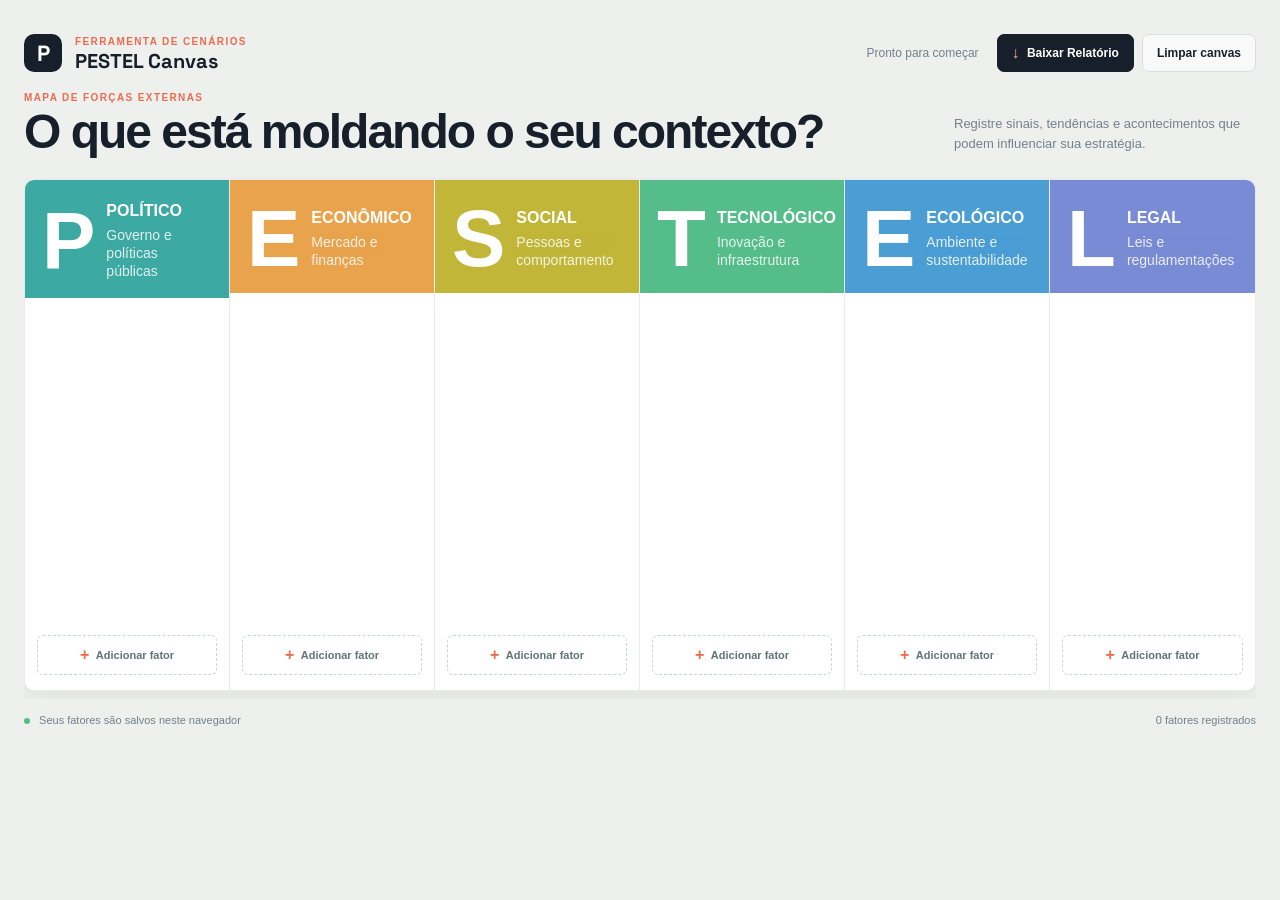
==== ferramentas/index.html @ 565cc310 "Add Ferramentas/Pestel" ====
<!DOCTYPE html>
<html lang="pt-BR">

<head>
    <meta charset="UTF-8">
    <meta name="viewport" content="width=device-width, initial-scale=1.0">
    <meta name="description" content="Canvas interativo para análise PESTEL.">
    <title>PESTEL Canvas</title>
    <link rel="preconnect" href="https://fonts.googleapis.com">
    <link rel="preconnect" href="https://fonts.gstatic.com" crossorigin>
    <link
        href="https://fonts.googleapis.com/css2?family=DM+Sans:wght@400;500;600;700&family=Space+Grotesk:wght@500;600;700&display=swap"
        rel="stylesheet">
    <link rel="stylesheet" href="style.css">
</head>

<body>
    <main class="app-shell">
        <header class="topbar">
            <div class="brand-block">
                <span class="brand-mark" aria-hidden="true">P</span>
                <div>
                    <p class="eyebrow">FERRAMENTA DE CENÁRIOS</p>
                    <h1>PESTEL Canvas</h1>
                </div>
            </div>
            <div class="topbar-actions">
                <span class="save-status" id="save-status" aria-live="polite">Pronto para começar</span>
                <div class="action-buttons">
                    <button class="report-button" id="report-button" type="button" title="Baixar relatório em PDF">
                        <span aria-hidden="true">↓</span> Baixar Relatório
                    </button>
                    <button class="clear-button" id="clear-button" type="button" title="Limpar todos os fatores">Limpar
                        canvas</button>
                </div>
            </div>
        </header>

        <section class="intro" aria-labelledby="canvas-title">
            <div>
                <p class="section-kicker">MAPA DE FORÇAS EXTERNAS</p>
                <h2 id="canvas-title">O que está moldando o seu contexto?</h2>
            </div>
            <p class="intro-copy">Registre sinais, tendências e acontecimentos que podem influenciar sua estratégia.</p>
        </section>

        <section class="canvas-wrap" aria-label="Canvas de análise PESTEL">
            <div class="pestel-grid" id="pestel-grid">
                <article class="factor-column political" data-factor="Político">
                    <header class="column-header">
                        <span class="factor-letter">P</span>
                        <div>
                            <h3>Político</h3><span class="factor-caption">Governo e políticas públicas</span>
                        </div>
                    </header>
                    <div class="notes-list" aria-live="polite"></div>
                    <button class="add-note" type="button"><span aria-hidden="true">+</span> Adicionar fator</button>
                </article>
                <article class="factor-column economic" data-factor="Econômico">
                    <header class="column-header">
                        <span class="factor-letter">E</span>
                        <div>
                            <h3>Econômico</h3><span class="factor-caption">Mercado e finanças</span>
                        </div>
                    </header>
                    <div class="notes-list" aria-live="polite"></div>
                    <button class="add-note" type="button"><span aria-hidden="true">+</span> Adicionar fator</button>
                </article>
                <article class="factor-column social" data-factor="Social">
                    <header class="column-header">
                        <span class="factor-letter">S</span>
                        <div>
                            <h3>Social</h3><span class="factor-caption">Pessoas e comportamento</span>
                        </div>
                    </header>
                    <div class="notes-list" aria-live="polite"></div>
                    <button class="add-note" type="button"><span aria-hidden="true">+</span> Adicionar fator</button>
                </article>
                <article class="factor-column technological" data-factor="Tecnológico">
                    <header class="column-header">
                        <span class="factor-letter">T</span>
                        <div>
                            <h3>Tecnológico</h3><span class="factor-caption">Inovação e infraestrutura</span>
                        </div>
                    </header>
                    <div class="notes-list" aria-live="polite"></div>
                    <button class="add-note" type="button"><span aria-hidden="true">+</span> Adicionar fator</button>
                </article>
                <article class="factor-column ecological" data-factor="Ecológico">
                    <header class="column-header">
                        <span class="factor-letter">E</span>
                        <div>
                            <h3>Ecológico</h3><span class="factor-caption">Ambiente e sustentabilidade</span>
                        </div>
                    </header>
                    <div class="notes-list" aria-live="polite"></div>
                    <button class="add-note" type="button"><span aria-hidden="true">+</span> Adicionar fator</button>
                </article>
                <article class="factor-column legal" data-factor="Legal">
                    <header class="column-header">
                        <span class="factor-letter">L</span>
                        <div>
                            <h3>Legal</h3><span class="factor-caption">Leis e regulamentações</span>
                        </div>
                    </header>
                    <div class="notes-list" aria-live="polite"></div>
                    <button class="add-note" type="button"><span aria-hidden="true">+</span> Adicionar fator</button>
                </article>
            </div>
        </section>

        <footer class="canvas-footer">
            <span><span class="footer-dot"></span> Seus fatores são salvos neste navegador</span>
            <span id="factor-count">0 fatores registrados</span>
        </footer>
    </main>
    <script src="script.js"></script>
</body>

</html>
---- ferramentas/style.css ----
:root {
    --ink: #17202a;
    --muted: #74808a;
    --line: #e7ebee;
    --paper: #ffffff;
    --canvas: #f7f8f6;
    --accent: #ec6b4f;
    --political: #3da9a3;
    --economic: #e9a34d;
    --social: #c2b638;
    --technological: #55bd8a;
    --ecological: #4a9ed4;
    --legal: #798bd5;
}

* {
    box-sizing: border-box;
}

body {
    margin: 0;
    min-width: 320px;
    color: var(--ink);
    background: #edf0ed;
    font-family: "Open Sans", sans-serif;
}

button,
textarea {
    font: inherit;
}

button {
    cursor: pointer;
}

.app-shell {
    width: min(1440px, calc(100% - 48px));
    min-height: 100vh;
    margin: 0 auto;
    padding: 34px 0 24px;
}

.topbar,
.brand-block,
.topbar-actions,
.column-header,
.canvas-footer {
    display: flex;
    align-items: center;
}

.topbar {
    justify-content: space-between;
    gap: 24px;
}

.brand-block {
    gap: 13px;
}

.brand-mark {
    display: grid;
    width: 38px;
    height: 38px;
    place-items: center;
    border-radius: 10px;
    color: white;
    background: var(--ink);
    font-family: "Space Grotesk", sans-serif;
    font-size: 22px;
    font-weight: 700;
}

.eyebrow,
.section-kicker {
    margin: 0 0 4px;
    color: var(--accent);
    font-size: 10px;
    font-weight: 700;
    letter-spacing: .14em;
}

h1 {
    margin: 0;
    font: 700 20px/1 "Space Grotesk", sans-serif;
}

.topbar-actions {
    gap: 18px;
}

.action-buttons {
    display: flex;
    gap: 8px;
}

.save-status {
    color: var(--muted);
    font-size: 12px;
}

.clear-button {
    padding: 9px 14px;
    border: 1px solid #d9dfe0;
    border-radius: 7px;
    color: var(--ink);
    background: rgba(255, 255, 255, .65);
    font-size: 12px;
    font-weight: 600;
    transition: .2s ease;
}

.clear-button:hover {
    border-color: var(--ink);
    background: white;
}

.report-button {
    padding: 9px 14px;
    border: 1px solid var(--ink);
    border-radius: 7px;
    color: white;
    background: var(--ink);
    font-size: 12px;
    font-weight: 600;
    transition: .2s ease;
}

.report-button span {
    margin-right: 4px;
    color: #ffad91;
    font-size: 16px;
    vertical-align: -1px;
}

.report-button:hover {
    border-color: var(--accent);
    background: var(--accent);
}

.intro {
    display: flex;
    align-items: end;
    justify-content: space-between;
    gap: 30px;
    margin: 20px 0;
}

.intro h2 {
    margin: 0;
    font: 900 clamp(28px, 4vw, 48px)/1.05 "Open Sans", sans-serif;
    letter-spacing: -2px;
}

.intro-copy {
    max-width: 300px;
    margin: 0 2px 3px 0;
    color: var(--muted);
    font-size: 13px;
    line-height: 1.55;
}

.canvas-wrap {
    overflow-x: auto;
    padding: 2px 0 8px;
}

.pestel-grid {
    display: grid;
    grid-template-columns: repeat(6, minmax(174px, 1fr));
    min-width: 1050px;
    overflow: hidden;
    border: 1px solid var(--line);
    border-radius: 10px;
    background: var(--paper);
    box-shadow: 0 12px 35px rgba(37, 48, 54, .06);
}

.factor-column {
    display: flex;
    min-height: 510px;
    flex-direction: column;
    border-right: 1px solid var(--line);
    background: var(--paper);
}

.factor-column:last-child {
    border-right: 0;
}

.column-header {
    align-items: center;
    gap: 11px;
    min-height: 113px;
    padding: 22px 17px 17px;
    color: white;
}

.factor-letter {
    flex: 0 0 auto;
    font: 700 80px/.9 "Open Sans", sans-serif;
}

.column-header h3 {
    margin: 0 0 6px;
    font: 600 16px/1.1 "Open Sans", sans-serif;
    text-transform: uppercase;
}

.factor-caption {
    display: block;
    max-width: 120px;
    font-size: 14px;
    line-height: 1.3;
    opacity: .84;
}

.political .column-header {
    background: var(--political);
}

.economic .column-header {
    background: var(--economic);
}

.social .column-header {
    background: var(--social);
}

.technological .column-header {
    background: var(--technological);
}

.ecological .column-header {
    background: var(--ecological);
}

.legal .column-header {
    background: var(--legal);
}

.notes-list {
    display: flex;
    flex: 1;
    flex-direction: column;
    gap: 9px;
    padding: 16px 12px;
}

.note {
    position: relative;
    display: flex;
    min-height: 76px;
    padding: 11px 28px 10px 11px;
    border: 1px solid #e2e7e7;
    border-radius: 6px;
    background: #fbfcfb;
    box-shadow: 0 2px 5px rgba(35, 49, 53, .03);
    animation: note-in .22s ease-out both;
}

.note textarea {
    width: 100%;
    min-height: 52px;
    resize: vertical;
    border: 0;
    outline: 0;
    color: var(--ink);
    background: transparent;
    font-size: 12px;
    line-height: 1.45;
}

.note textarea::placeholder {
    color: #aab3b5;
}

.delete-note {
    position: absolute;
    top: 7px;
    right: 7px;
    width: 20px;
    height: 20px;
    padding: 0;
    border: 0;
    color: #a9b3b4;
    background: transparent;
    font-size: 17px;
    line-height: 20px;
    opacity: 0;
    transition: .15s ease;
}

.note:hover .delete-note,
.delete-note:focus {
    opacity: 1;
}

.delete-note:hover {
    color: var(--accent);
}

.add-note {
    margin: 0 12px 15px;
    padding: 10px 10px;
    border: 1px dashed #cbd3d3;
    border-radius: 6px;
    color: #657274;
    background: transparent;
    font-size: 11px;
    font-weight: 600;
    transition: .2s ease;
}

.add-note span {
    margin-right: 4px;
    color: var(--accent);
    font-size: 16px;
    vertical-align: -1px;
}

.add-note:hover {
    border-color: var(--accent);
    color: var(--ink);
    background: #fffaf8;
}

.canvas-footer {
    justify-content: space-between;
    margin-top: 15px;
    color: var(--muted);
    font-size: 11px;
}

.footer-dot {
    display: inline-block;
    width: 6px;
    height: 6px;
    margin-right: 6px;
    border-radius: 50%;
    background: #55bd8a;
}

@keyframes note-in {
    from {
        opacity: 0;
        transform: translateY(-5px);
    }

    to {
        opacity: 1;
        transform: translateY(0);
    }
}

@media print {
    @page {
        size: A4 landscape;
        margin: 12mm;
    }

    body.print-mode {
        color: #17202a;
        background: white;
    }

    .print-mode .app-shell {
        width: 100%;
        padding: 0;
    }

    .print-mode .topbar {
        padding-bottom: 8mm;
        border-bottom: 1px solid #dfe4e5;
    }

    .print-mode .topbar-actions,
    .print-mode .intro-copy,
    .print-mode .add-note,
    .print-mode .delete-note,
    .print-mode .canvas-footer {
        display: none;
    }

    .print-mode .intro {
        margin: 9mm 0 6mm;
    }

    .print-mode .intro h2 {
        font-size: 22px;
    }

    .print-mode .canvas-wrap {
        overflow: visible;
        padding: 0;
    }

    .print-mode .pestel-grid {
        min-width: 0;
        border-color: #dfe4e5;
        box-shadow: none;
    }

    .print-mode .factor-column {
        min-height: 190mm;
    }

    .print-mode .column-header {
        min-height: 29mm;
        padding: 10px;
    }

    .print-mode .factor-letter {
        font-size: 34px;
    }

    .print-mode .notes-list {
        gap: 5px;
        padding: 8px;
    }

    .print-mode .note {
        min-height: 20mm;
        padding: 7px;
        box-shadow: none;
    }

    .print-mode .note textarea {
        min-height: 14mm;
        resize: none;
        overflow: visible;
        font-size: 9px;
    }
}

@media screen and (max-width: 1100px) {
    .pestel-grid {
        min-width: 0;
        grid-template-columns: repeat(3, minmax(0, 1fr));
    }

    .factor-column:nth-child(3n) {
        border-right: 0;
    }

    .factor-column:nth-child(n + 4) {
        border-top: 1px solid var(--line);
    }
}

@media screen and (max-width: 700px) {
    .app-shell {
        width: calc(100% - 28px);
        padding-top: 20px;
    }

    .topbar {
        align-items: flex-start;
        flex-direction: column;
        gap: 16px;
    }

    .topbar-actions {
        width: 100%;
        justify-content: flex-end;
    }

    .topbar-actions {
        align-items: flex-end;
        flex-direction: column;
        gap: 8px;
    }

    .action-buttons {
        width: 100%;
        flex-direction: row;
        gap: 7px;
    }

    .action-buttons button {
        flex: 1;
        white-space: nowrap;
    }

    .save-status {
        display: none;
    }

    .intro {
        align-items: flex-start;
        flex-direction: column;
        gap: 13px;
        margin: 54px 0 22px;
    }

    .intro h2 {
        letter-spacing: -2px;
    }

    .intro-copy {
        max-width: 340px;
    }

    .canvas-wrap {
        overflow-x: visible;
    }

    .pestel-grid {
        display: block;
        overflow: hidden;
        border-radius: 8px;
    }

    .factor-column,
    .factor-column:nth-child(n + 4) {
        min-height: 0;
        border-top: 0;
        border-right: 0;
        border-bottom: 1px solid var(--line);
    }

    .factor-column:last-child {
        border-bottom: 0;
    }

    .column-header {
        min-height: 86px;
        padding: 16px 15px;
    }

    .factor-letter {
        font-size: 52px;
    }

    .column-header h3 {
        font-size: 15px;
    }

    .factor-caption {
        max-width: none;
        font-size: 11px;
    }

    .notes-list {
        padding: 13px 12px;
    }

    .add-note {
        margin-bottom: 13px;
    }

    .canvas-footer {
        align-items: flex-start;
        flex-direction: column;
        gap: 8px;
    }
}
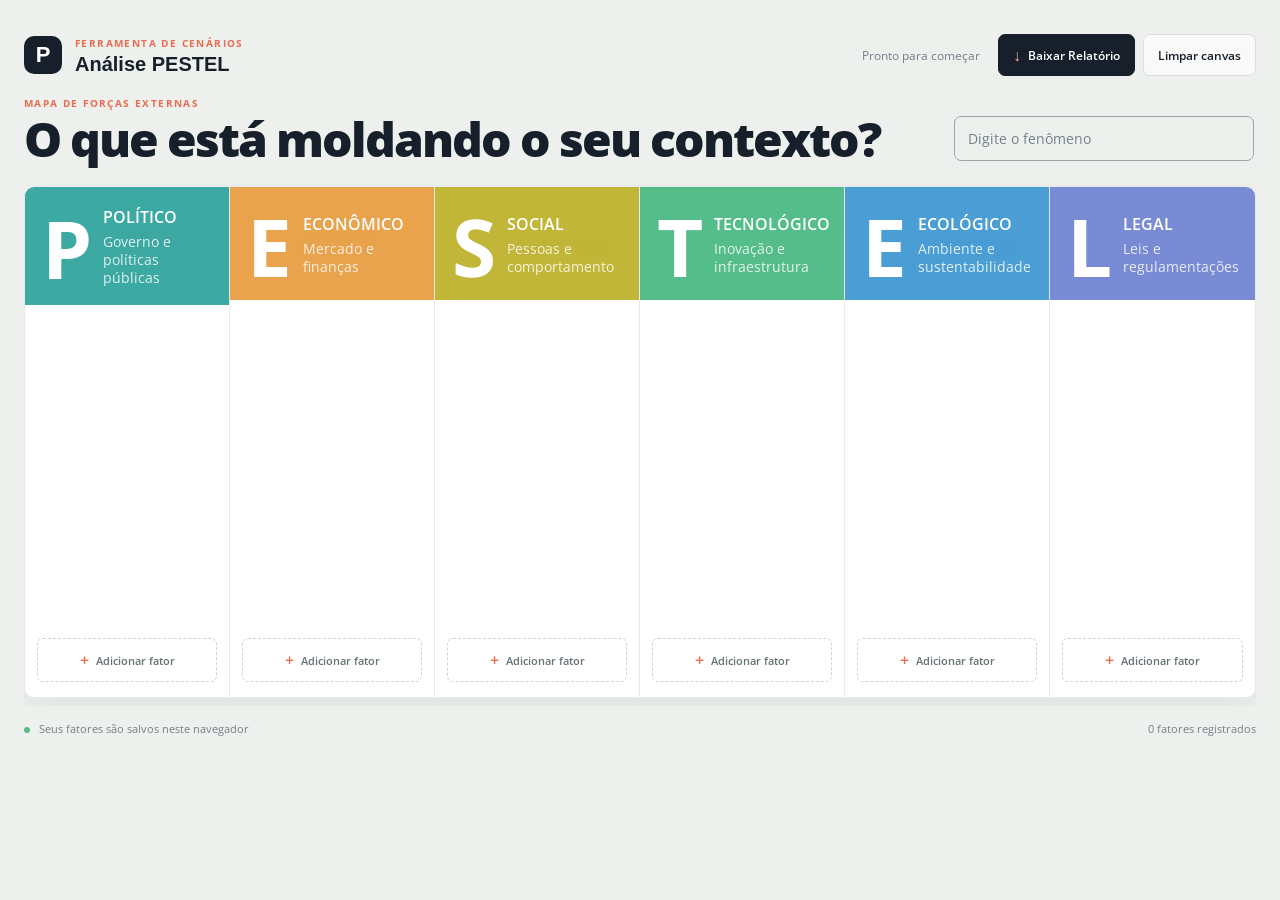
==== commit 35907796: "updated" ====
--- a/ferramentas/index.html
+++ b/ferramentas/index.html
@@ -8,8 +8,9 @@
     <title>PESTEL Canvas</title>
     <link rel="preconnect" href="https://fonts.googleapis.com">
     <link rel="preconnect" href="https://fonts.gstatic.com" crossorigin>
-    <link
-        href="https://fonts.googleapis.com/css2?family=DM+Sans:wght@400;500;600;700&family=Space+Grotesk:wght@500;600;700&display=swap"
+    <link rel="preconnect" href="https://fonts.googleapis.com">
+    <link rel="preconnect" href="https://fonts.gstatic.com" crossorigin>
+    <link href="https://fonts.googleapis.com/css2?family=Open+Sans:ital,wght@0,300..800;1,300..800&display=swap"
         rel="stylesheet">
     <link rel="stylesheet" href="style.css">
 </head>
@@ -21,7 +22,7 @@
                 <span class="brand-mark" aria-hidden="true">P</span>
                 <div>
                     <p class="eyebrow">FERRAMENTA DE CENÁRIOS</p>
-                    <h1>PESTEL Canvas</h1>
+                    <h1>Análise PESTEL</h1>
                 </div>
             </div>
             <div class="topbar-actions">
@@ -37,11 +38,13 @@
         </header>
 
         <section class="intro" aria-labelledby="canvas-title">
+            <p class="report-title">ANÁLISE PESTEL</p>
             <div>
                 <p class="section-kicker">MAPA DE FORÇAS EXTERNAS</p>
                 <h2 id="canvas-title">O que está moldando o seu contexto?</h2>
             </div>
-            <p class="intro-copy">Registre sinais, tendências e acontecimentos que podem influenciar sua estratégia.</p>
+            <input class="intro-input" id="phenomenon-input" type="text" placeholder="Digite o fenômeno"
+                aria-label="Fenômeno que está sendo estudado">
         </section>
 
         <section class="canvas-wrap" aria-label="Canvas de análise PESTEL">
@@ -109,6 +112,12 @@
             </div>
         </section>
 
+        <div class="mobile-report-action">
+            <button class="report-button" id="mobile-report-button" type="button" title="Baixar relatório em PDF">
+                <span aria-hidden="true">↓</span> Baixar Relatório
+            </button>
+        </div>
+
         <footer class="canvas-footer">
             <span><span class="footer-dot"></span> Seus fatores são salvos neste navegador</span>
             <span id="factor-count">0 fatores registrados</span>
--- a/ferramentas/style.css
+++ b/ferramentas/style.css
@@ -139,6 +139,10 @@
     background: var(--accent);
 }
 
+.mobile-report-action {
+    display: none;
+}
+
 .intro {
     display: flex;
     align-items: end;
@@ -147,18 +151,39 @@
     margin: 20px 0;
 }
 
+.report-title {
+    display: none;
+}
+
 .intro h2 {
     margin: 0;
     font: 900 clamp(28px, 4vw, 48px)/1.05 "Open Sans", sans-serif;
     letter-spacing: -2px;
 }
 
-.intro-copy {
+.intro-input {
     max-width: 300px;
+    width: 100%;
     margin: 0 2px 3px 0;
+    padding: 12px 13px;
+    border: 1px solid #9ba7a9;
+    border-radius: 7px;
     color: var(--muted);
-    font-size: 13px;
-    line-height: 1.55;
+    outline: 0;
+    background: transparent;
+    font-size: 14px;
+    line-height: 1.4;
+    font-family: "Open Sans", sans-serif;
+}
+
+.intro-input:focus {
+    border-color: var(--accent);
+    box-shadow: 0 0 0 3px rgba(236, 107, 79, .12);
+}
+
+.intro-input::placeholder {
+    color: var(--muted);
+    opacity: 1;
 }
 
 .canvas-wrap {
@@ -356,13 +381,15 @@
 
 @media print {
     @page {
-        size: A4 landscape;
-        margin: 12mm;
+        size: A4 portrait;
+        margin: 16mm;
     }
 
     body.print-mode {
-        color: #17202a;
-        background: white;
+        color: #000;
+        background: #fff;
+        print-color-adjust: exact;
+        -webkit-print-color-adjust: exact;
     }
 
     .print-mode .app-shell {
@@ -370,13 +397,7 @@
         padding: 0;
     }
 
-    .print-mode .topbar {
-        padding-bottom: 8mm;
-        border-bottom: 1px solid #dfe4e5;
-    }
-
-    .print-mode .topbar-actions,
-    .print-mode .intro-copy,
+    .print-mode .topbar,
     .print-mode .add-note,
     .print-mode .delete-note,
     .print-mode .canvas-footer {
@@ -384,11 +405,38 @@
     }
 
     .print-mode .intro {
-        margin: 9mm 0 6mm;
-    }
-
-    .print-mode .intro h2 {
-        font-size: 22px;
+        display: block;
+        margin: 0 0 10mm;
+    }
+
+    .print-mode .intro>div {
+        display: none;
+    }
+
+    .print-mode .report-title {
+        display: block;
+        margin: 0 0 5mm;
+        color: #000;
+        font: 700 18px/1.1 "Open Sans", sans-serif;
+        letter-spacing: .08em;
+    }
+
+    .print-mode .intro-input {
+        display: block;
+        max-width: none;
+        margin: 0;
+        padding: 0 0 3mm;
+        border: 0;
+        border-bottom: 1px solid #000;
+        color: #000;
+        background: #fff;
+        font-size: 18px;
+        font-weight: 600;
+    }
+
+    .print-mode .intro-input::placeholder {
+        color: #000;
+        opacity: 1;
     }
 
     .print-mode .canvas-wrap {
@@ -397,40 +445,73 @@
     }
 
     .print-mode .pestel-grid {
+        display: block;
         min-width: 0;
-        border-color: #dfe4e5;
+        border: 0;
+        background: #fff;
         box-shadow: none;
     }
 
-    .print-mode .factor-column {
-        min-height: 190mm;
+    .print-mode .factor-column:not(:has(.note textarea:not(:placeholder-shown))) {
+        display: none;
     }
 
     .print-mode .column-header {
-        min-height: 29mm;
-        padding: 10px;
+        min-height: 0;
+        padding: 0 0 3mm;
+        color: #000;
+        background: #fff !important;
+        border-bottom: 1px solid #000;
     }
 
     .print-mode .factor-letter {
-        font-size: 34px;
+        display: none;
+    }
+
+    .print-mode .column-header h3 {
+        margin: 0;
+        color: #000;
+        font-size: 15px;
+    }
+
+    .print-mode .factor-caption {
+        display: none;
     }
 
     .print-mode .notes-list {
-        gap: 5px;
-        padding: 8px;
+        gap: 0;
+        padding: 3mm 0 5mm;
+    }
+
+    .print-mode .note:has(textarea:placeholder-shown) {
+        display: none;
     }
 
     .print-mode .note {
-        min-height: 20mm;
-        padding: 7px;
+        min-height: 0;
+        padding: 0 0 2mm;
         box-shadow: none;
     }
 
     .print-mode .note textarea {
-        min-height: 14mm;
+        min-height: 0;
         resize: none;
         overflow: visible;
-        font-size: 9px;
+        color: #000;
+        font-size: 11px;
+        line-height: 1.45;
+    }
+
+    .print-mode .factor-column {
+        min-height: 0;
+        margin-bottom: 7mm;
+        border: 0;
+        border-bottom: 1px solid #999;
+        page-break-inside: avoid;
+    }
+
+    .print-mode .factor-column:last-child {
+        margin-bottom: 0;
     }
 }
 
@@ -498,8 +579,9 @@
         letter-spacing: -2px;
     }
 
-    .intro-copy {
+    .intro-input {
         max-width: 340px;
+        margin: 0;
     }
 
     .canvas-wrap {
@@ -508,8 +590,11 @@
 
     .pestel-grid {
         display: block;
-        overflow: hidden;
-        border-radius: 8px;
+        overflow: visible;
+        border: 0;
+        border-radius: 0;
+        background: transparent;
+        box-shadow: none;
     }
 
     .factor-column,
@@ -518,10 +603,14 @@
         border-top: 0;
         border-right: 0;
         border-bottom: 1px solid var(--line);
+        border-radius: 8px;
+        overflow: hidden;
+        margin-bottom: 12px;
     }
 
     .factor-column:last-child {
         border-bottom: 0;
+        margin-bottom: 0;
     }
 
     .column-header {
@@ -548,6 +637,16 @@
 
     .add-note {
         margin-bottom: 13px;
+    }
+
+    .mobile-report-action {
+        display: block;
+        margin-top: 16px;
+    }
+
+    .mobile-report-action .report-button {
+        width: 100%;
+        padding: 12px 14px;
     }
 
     .canvas-footer {
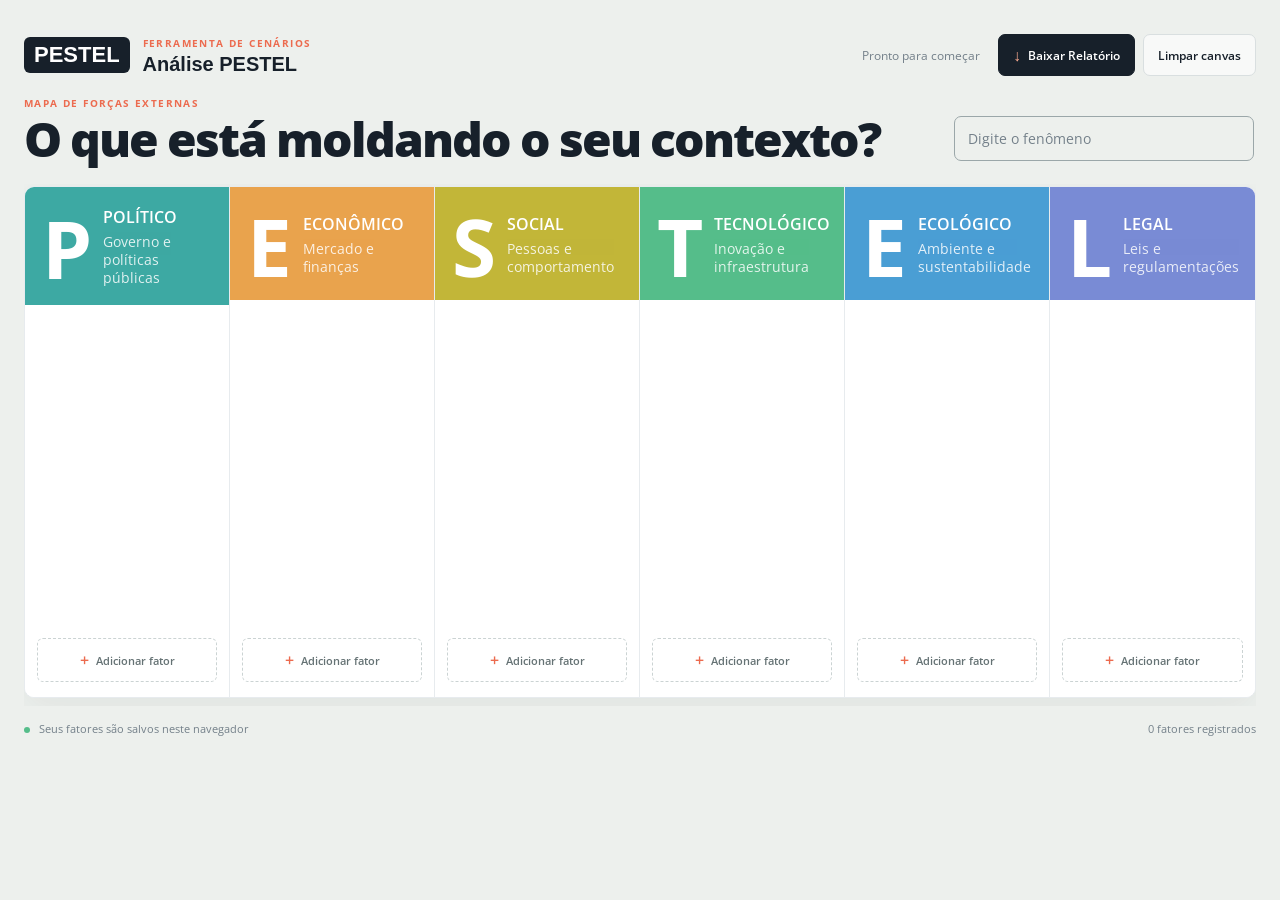
==== commit 30bd4171: "update logo" ====
--- a/ferramentas/index.html
+++ b/ferramentas/index.html
@@ -19,7 +19,7 @@
     <main class="app-shell">
         <header class="topbar">
             <div class="brand-block">
-                <span class="brand-mark" aria-hidden="true">P</span>
+                <span class="brand-mark" aria-hidden="true">PESTEL</span>
                 <div>
                     <p class="eyebrow">FERRAMENTA DE CENÁRIOS</p>
                     <h1>Análise PESTEL</h1>
--- a/ferramentas/style.css
+++ b/ferramentas/style.css
@@ -61,10 +61,10 @@
 
 .brand-mark {
     display: grid;
-    width: 38px;
-    height: 38px;
+    width: auto;
+    padding: 5px 10px;
     place-items: center;
-    border-radius: 10px;
+    border-radius: 6px;
     color: white;
     background: var(--ink);
     font-family: "Space Grotesk", sans-serif;
